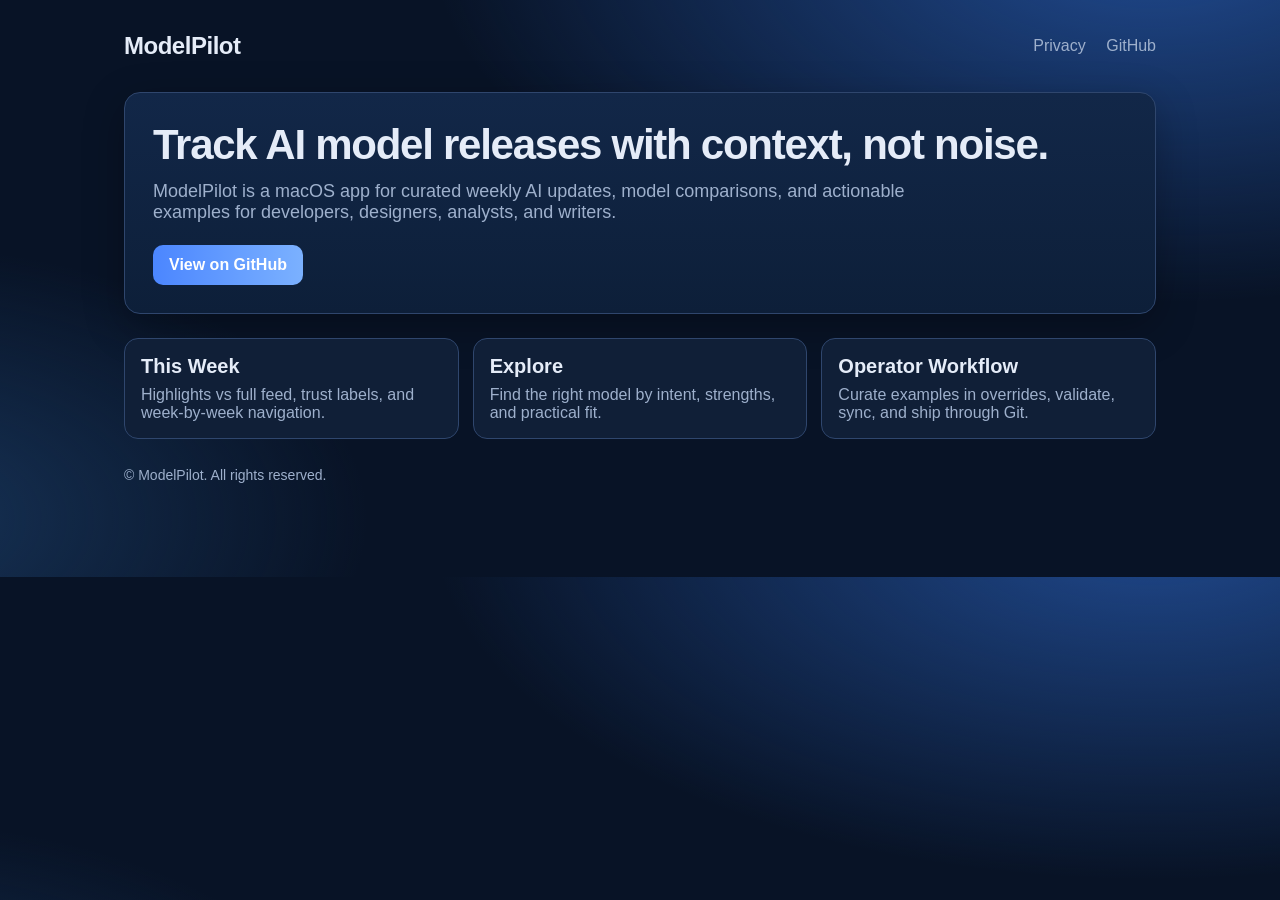
==== index.html @ 0862ff38 "Initial ModelPilot site and privacy policy" ====
<!doctype html>
<html lang="en">
  <head>
    <meta charset="UTF-8" />
    <meta name="viewport" content="width=device-width, initial-scale=1.0" />
    <title>ModelPilot</title>
    <link rel="stylesheet" href="./styles.css" />
  </head>
  <body>
    <main class="wrap">
      <nav class="nav">
        <div class="brand">ModelPilot</div>
        <div>
          <a href="./privacy.html">Privacy</a>
          <a href="https://github.com/RandyVentures/ModelPilot">GitHub</a>
        </div>
      </nav>

      <section class="hero">
        <h1>Track AI model releases with context, not noise.</h1>
        <p>
          ModelPilot is a macOS app for curated weekly AI updates, model comparisons,
          and actionable examples for developers, designers, analysts, and writers.
        </p>
        <a class="cta" href="https://github.com/RandyVentures/ModelPilot">
          View on GitHub
        </a>
      </section>

      <section class="grid">
        <article class="card">
          <h2>This Week</h2>
          <p>Highlights vs full feed, trust labels, and week-by-week navigation.</p>
        </article>
        <article class="card">
          <h2>Explore</h2>
          <p>Find the right model by intent, strengths, and practical fit.</p>
        </article>
        <article class="card">
          <h2>Operator Workflow</h2>
          <p>Curate examples in overrides, validate, sync, and ship through Git.</p>
        </article>
      </section>

      <p class="footer">
        © ModelPilot. All rights reserved.
      </p>
    </main>
  </body>
</html>
---- styles.css ----
:root {
  --bg: #081326;
  --panel: #101f37;
  --panel-border: #2f466d;
  --text: #e5ecf8;
  --muted: #9eb0cc;
  --accent: #4b86ff;
  --accent-2: #7bb1ff;
}

* {
  box-sizing: border-box;
}

body {
  margin: 0;
  font-family:
    "SF Pro Text",
    -apple-system,
    BlinkMacSystemFont,
    "Segoe UI",
    Roboto,
    sans-serif;
  color: var(--text);
  background:
    radial-gradient(1200px 600px at 90% -10%, #204a90 0%, transparent 60%),
    radial-gradient(900px 500px at -10% 90%, #173459 0%, transparent 55%),
    var(--bg);
}

.wrap {
  max-width: 1080px;
  margin: 0 auto;
  padding: 32px 24px 80px;
}

.nav {
  display: flex;
  justify-content: space-between;
  align-items: center;
  margin-bottom: 32px;
}

.brand {
  font-size: 24px;
  font-weight: 700;
  letter-spacing: -0.02em;
}

.nav a {
  color: var(--muted);
  text-decoration: none;
  margin-left: 16px;
}

.hero {
  padding: 28px;
  border: 1px solid var(--panel-border);
  border-radius: 16px;
  background: linear-gradient(180deg, #122748, #0d1f39);
  box-shadow: 0 12px 40px rgba(0, 0, 0, 0.28);
}

.hero h1 {
  margin: 0 0 12px;
  font-size: 42px;
  letter-spacing: -0.03em;
}

.hero p {
  margin: 0;
  color: var(--muted);
  font-size: 18px;
  max-width: 760px;
}

.cta {
  margin-top: 22px;
  display: inline-flex;
  align-items: center;
  gap: 8px;
  border: 0;
  border-radius: 10px;
  text-decoration: none;
  padding: 11px 16px;
  font-weight: 700;
  color: #fff;
  background: linear-gradient(90deg, var(--accent), var(--accent-2));
}

.grid {
  margin-top: 24px;
  display: grid;
  grid-template-columns: repeat(auto-fit, minmax(260px, 1fr));
  gap: 14px;
}

.card {
  border: 1px solid var(--panel-border);
  border-radius: 14px;
  padding: 16px;
  background: var(--panel);
}

.card h2 {
  margin: 0 0 8px;
  font-size: 20px;
}

.card p {
  margin: 0;
  color: var(--muted);
}

.footer {
  margin-top: 28px;
  color: var(--muted);
  font-size: 14px;
}

.policy {
  border: 1px solid var(--panel-border);
  border-radius: 14px;
  background: var(--panel);
  padding: 20px;
  line-height: 1.55;
}

.policy h1 {
  margin-top: 0;
}
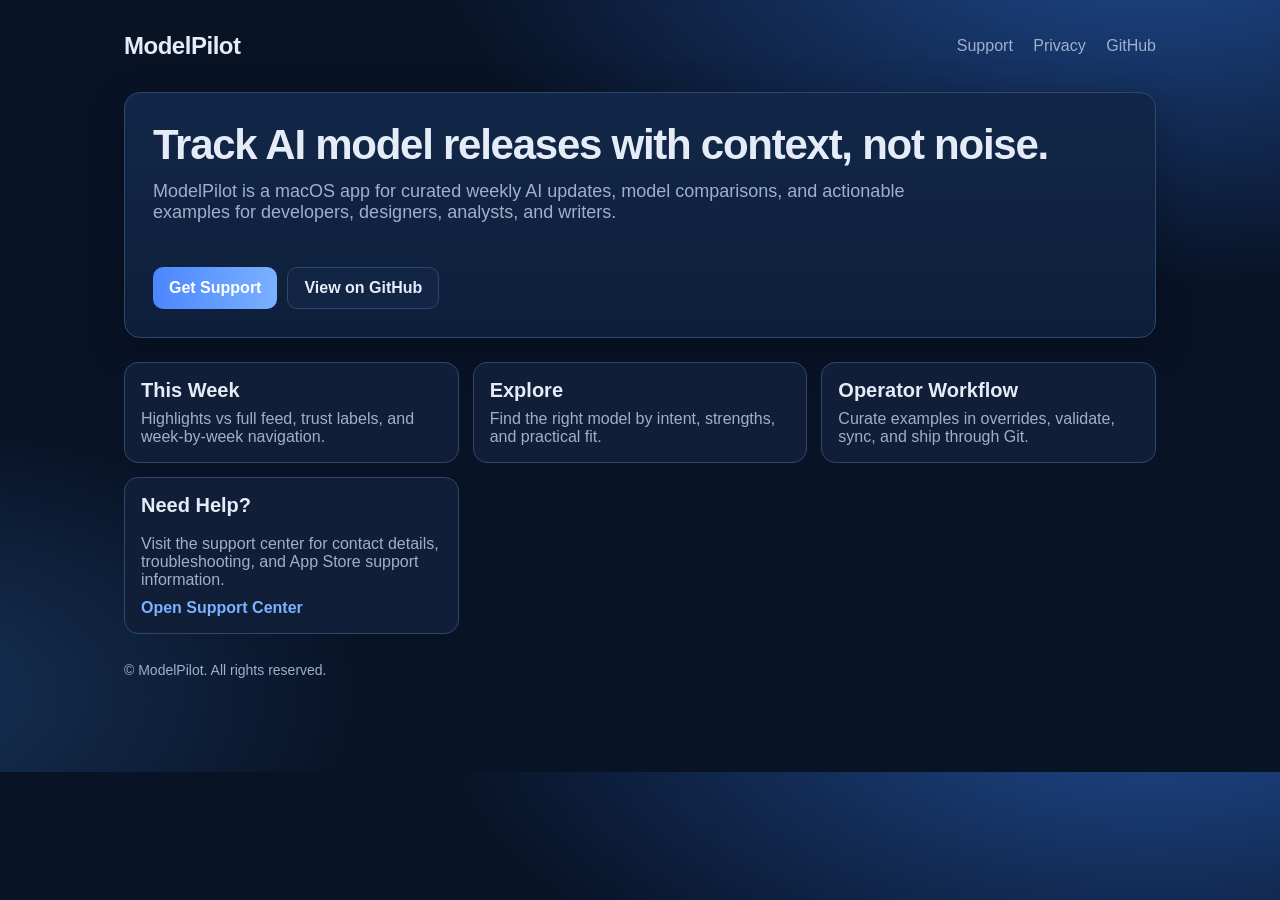
==== commit db57f4a7: "Add dedicated support page and surface support across site" ====
--- a/index.html
+++ b/index.html
@@ -11,7 +11,8 @@
       <nav class="nav">
         <div class="brand">ModelPilot</div>
         <div>
-          <a href="./privacy.html">Privacy</a>
+          <a href="./support/">Support</a>
+          <a href="./privacy/">Privacy</a>
           <a href="https://github.com/RandyVentures/ModelPilot">GitHub</a>
         </div>
       </nav>
@@ -22,9 +23,12 @@
           ModelPilot is a macOS app for curated weekly AI updates, model comparisons,
           and actionable examples for developers, designers, analysts, and writers.
         </p>
-        <a class="cta" href="https://github.com/RandyVentures/ModelPilot">
-          View on GitHub
-        </a>
+        <div class="cta-row">
+          <a class="cta" href="./support/">Get Support</a>
+          <a class="cta cta-secondary" href="https://github.com/RandyVentures/ModelPilot">
+            View on GitHub
+          </a>
+        </div>
       </section>
 
       <section class="grid">
@@ -40,6 +44,14 @@
           <h2>Operator Workflow</h2>
           <p>Curate examples in overrides, validate, sync, and ship through Git.</p>
         </article>
+        <article class="card support-card">
+          <h2>Need Help?</h2>
+          <p>
+            Visit the support center for contact details, troubleshooting, and App Store support
+            information.
+          </p>
+          <a class="inline-link" href="./support/">Open Support Center</a>
+        </article>
       </section>
 
       <p class="footer">
--- a/styles.css
+++ b/styles.css
@@ -88,6 +88,19 @@
   background: linear-gradient(90deg, var(--accent), var(--accent-2));
 }
 
+.cta-row {
+  margin-top: 22px;
+  display: flex;
+  flex-wrap: wrap;
+  gap: 10px;
+}
+
+.cta-secondary {
+  color: var(--text);
+  border: 1px solid var(--panel-border);
+  background: #132544;
+}
+
 .grid {
   margin-top: 24px;
   display: grid;
@@ -112,6 +125,19 @@
   color: var(--muted);
 }
 
+.support-card {
+  display: flex;
+  flex-direction: column;
+  gap: 10px;
+}
+
+.inline-link {
+  display: inline-block;
+  color: var(--accent-2);
+  text-decoration: none;
+  font-weight: 700;
+}
+
 .footer {
   margin-top: 28px;
   color: var(--muted);
@@ -129,3 +155,20 @@
 .policy h1 {
   margin-top: 0;
 }
+
+.support-layout {
+  display: flex;
+  flex-direction: column;
+  gap: 16px;
+}
+
+.support-section {
+  border: 1px solid var(--panel-border);
+  border-radius: 12px;
+  background: #0d1f39;
+  padding: 14px;
+}
+
+.support-section h2 {
+  margin-top: 0;
+}
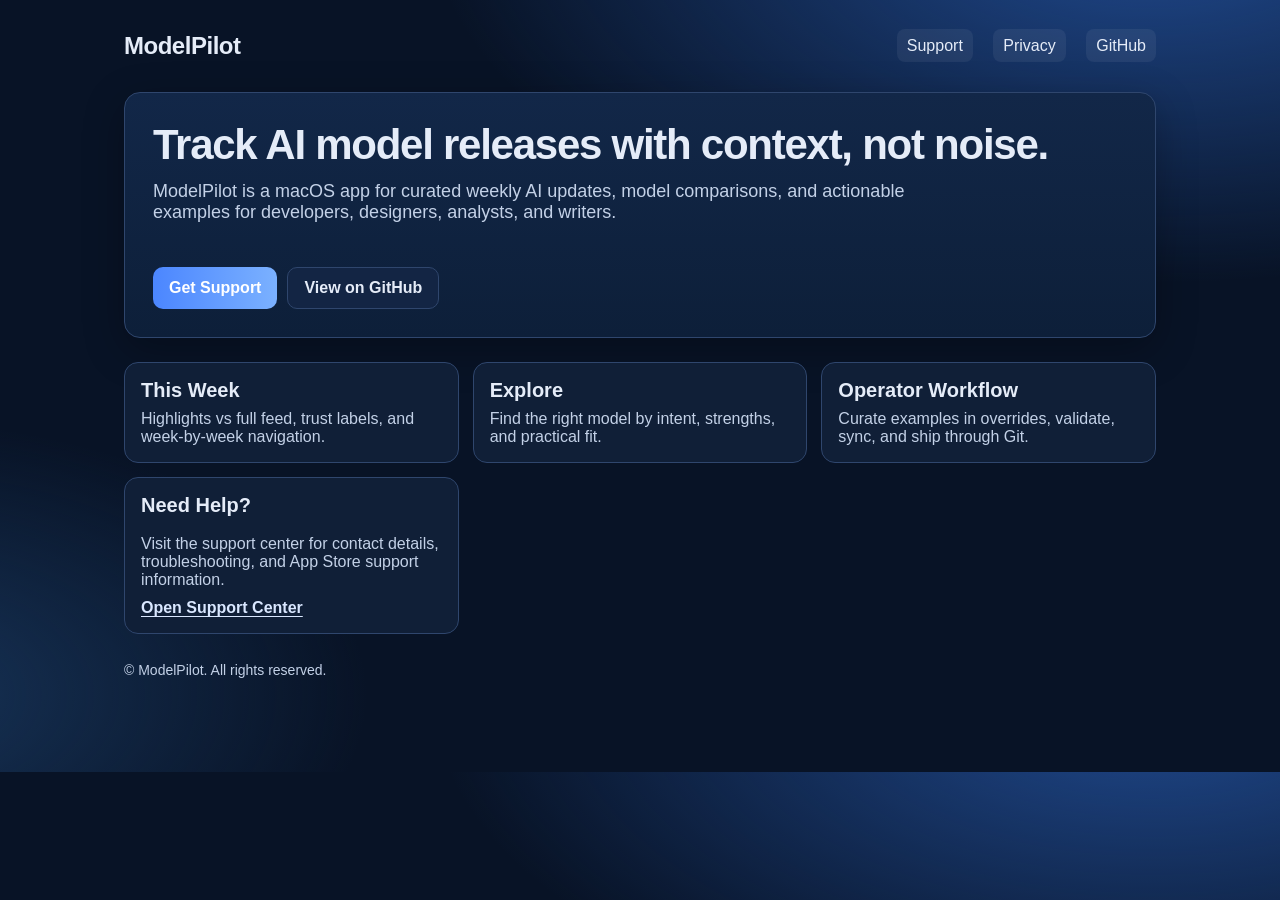
==== commit eaf4085d: "Improve site accessibility and update support email contact" ====
--- a/index.html
+++ b/index.html
@@ -7,11 +7,12 @@
     <link rel="stylesheet" href="./styles.css" />
   </head>
   <body>
-    <main class="wrap">
-      <nav class="nav">
+    <a class="skip-link" href="#main-content">Skip to main content</a>
+    <main id="main-content" class="wrap">
+      <nav class="nav" aria-label="Primary">
         <div class="brand">ModelPilot</div>
         <div>
-          <a href="./support/">Support</a>
+          <a href="./support/index.html">Support</a>
           <a href="./privacy/">Privacy</a>
           <a href="https://github.com/RandyVentures/ModelPilot">GitHub</a>
         </div>
@@ -24,7 +25,7 @@
           and actionable examples for developers, designers, analysts, and writers.
         </p>
         <div class="cta-row">
-          <a class="cta" href="./support/">Get Support</a>
+          <a class="cta" href="./support/index.html">Get Support</a>
           <a class="cta cta-secondary" href="https://github.com/RandyVentures/ModelPilot">
             View on GitHub
           </a>
@@ -50,7 +51,7 @@
             Visit the support center for contact details, troubleshooting, and App Store support
             information.
           </p>
-          <a class="inline-link" href="./support/">Open Support Center</a>
+          <a class="inline-link" href="./support/index.html">Open Support Center</a>
         </article>
       </section>
 
--- a/styles.css
+++ b/styles.css
@@ -3,9 +3,12 @@
   --panel: #101f37;
   --panel-border: #2f466d;
   --text: #e5ecf8;
-  --muted: #9eb0cc;
+  --muted: #c3d1e7;
   --accent: #4b86ff;
   --accent-2: #7bb1ff;
+  --link: #d9e7ff;
+  --link-hover: #ffffff;
+  --focus-ring: #94c0ff;
 }
 
 * {
@@ -28,6 +31,40 @@
     var(--bg);
 }
 
+.skip-link {
+  position: absolute;
+  left: -9999px;
+  top: 8px;
+  z-index: 1000;
+  background: #ffffff;
+  color: #0a1a31;
+  border-radius: 8px;
+  padding: 8px 12px;
+  font-weight: 700;
+}
+
+.skip-link:focus-visible {
+  left: 10px;
+}
+
+a {
+  color: var(--link);
+  text-decoration: underline;
+  text-decoration-thickness: 1.5px;
+  text-underline-offset: 3px;
+}
+
+a:hover {
+  color: var(--link-hover);
+}
+
+a:focus-visible,
+button:focus-visible {
+  outline: 3px solid var(--focus-ring);
+  outline-offset: 3px;
+  border-radius: 8px;
+}
+
 .wrap {
   max-width: 1080px;
   margin: 0 auto;
@@ -48,9 +85,17 @@
 }
 
 .nav a {
-  color: var(--muted);
+  color: var(--text);
   text-decoration: none;
   margin-left: 16px;
+  padding: 8px 10px;
+  border-radius: 8px;
+  background: rgba(255, 255, 255, 0.06);
+}
+
+.nav a:hover,
+.nav a:focus-visible {
+  background: rgba(255, 255, 255, 0.14);
 }
 
 .hero {
@@ -133,8 +178,8 @@
 
 .inline-link {
   display: inline-block;
-  color: var(--accent-2);
-  text-decoration: none;
+  color: var(--link);
+  text-decoration: underline;
   font-weight: 700;
 }
 
@@ -172,3 +217,20 @@
 .support-section h2 {
   margin-top: 0;
 }
+
+@media (max-width: 720px) {
+  .nav {
+    flex-direction: column;
+    align-items: flex-start;
+    gap: 12px;
+  }
+
+  .nav a {
+    margin-left: 0;
+    margin-right: 8px;
+  }
+
+  .hero h1 {
+    font-size: 34px;
+  }
+}
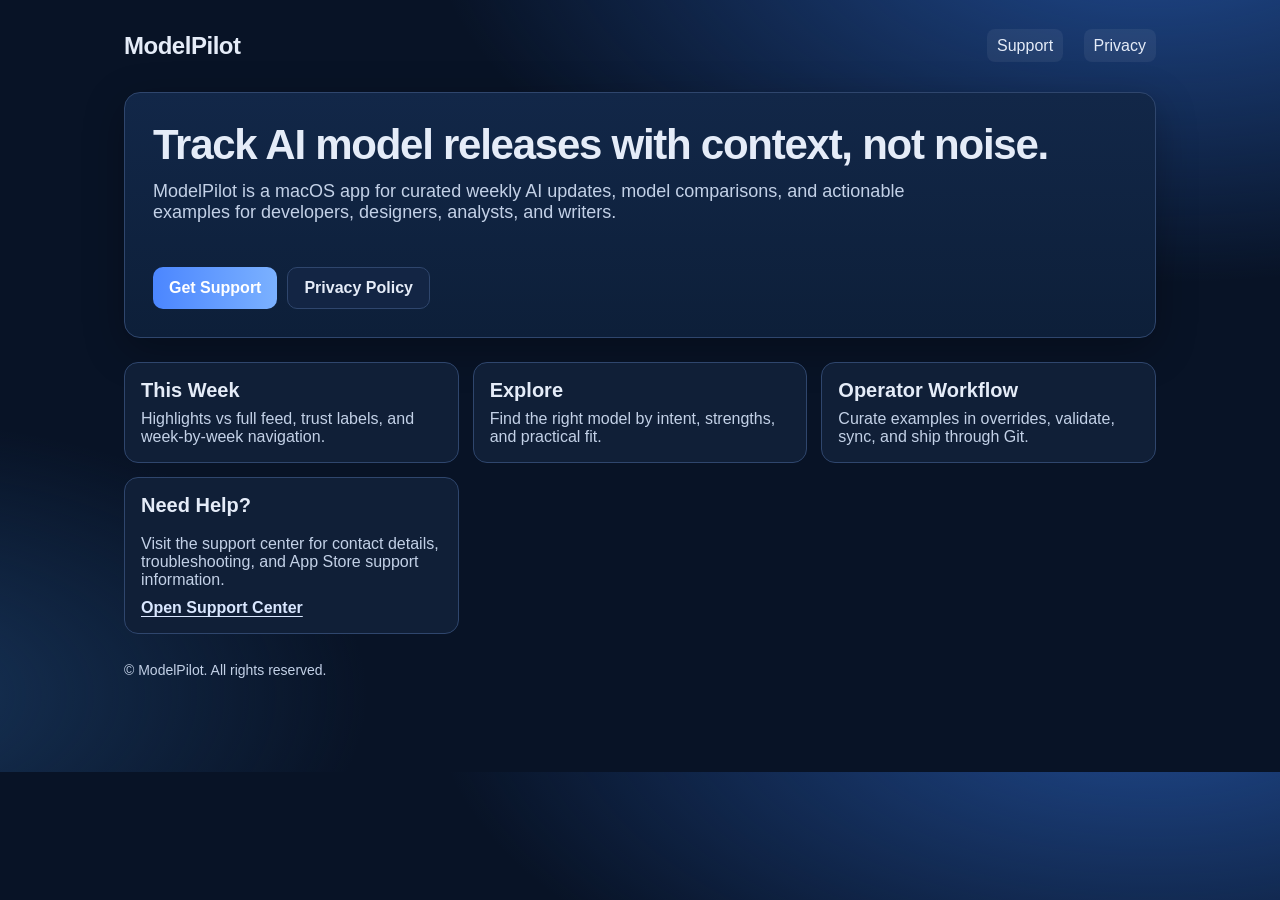
==== commit 1537ce3b: "Remove public GitHub links from site navigation and hero CTA" ====
--- a/index.html
+++ b/index.html
@@ -14,7 +14,6 @@
         <div>
           <a href="./support/index.html">Support</a>
           <a href="./privacy/">Privacy</a>
-          <a href="https://github.com/RandyVentures/ModelPilot">GitHub</a>
         </div>
       </nav>
 
@@ -26,8 +25,8 @@
         </p>
         <div class="cta-row">
           <a class="cta" href="./support/index.html">Get Support</a>
-          <a class="cta cta-secondary" href="https://github.com/RandyVentures/ModelPilot">
-            View on GitHub
+          <a class="cta cta-secondary" href="./privacy/">
+            Privacy Policy
           </a>
         </div>
       </section>
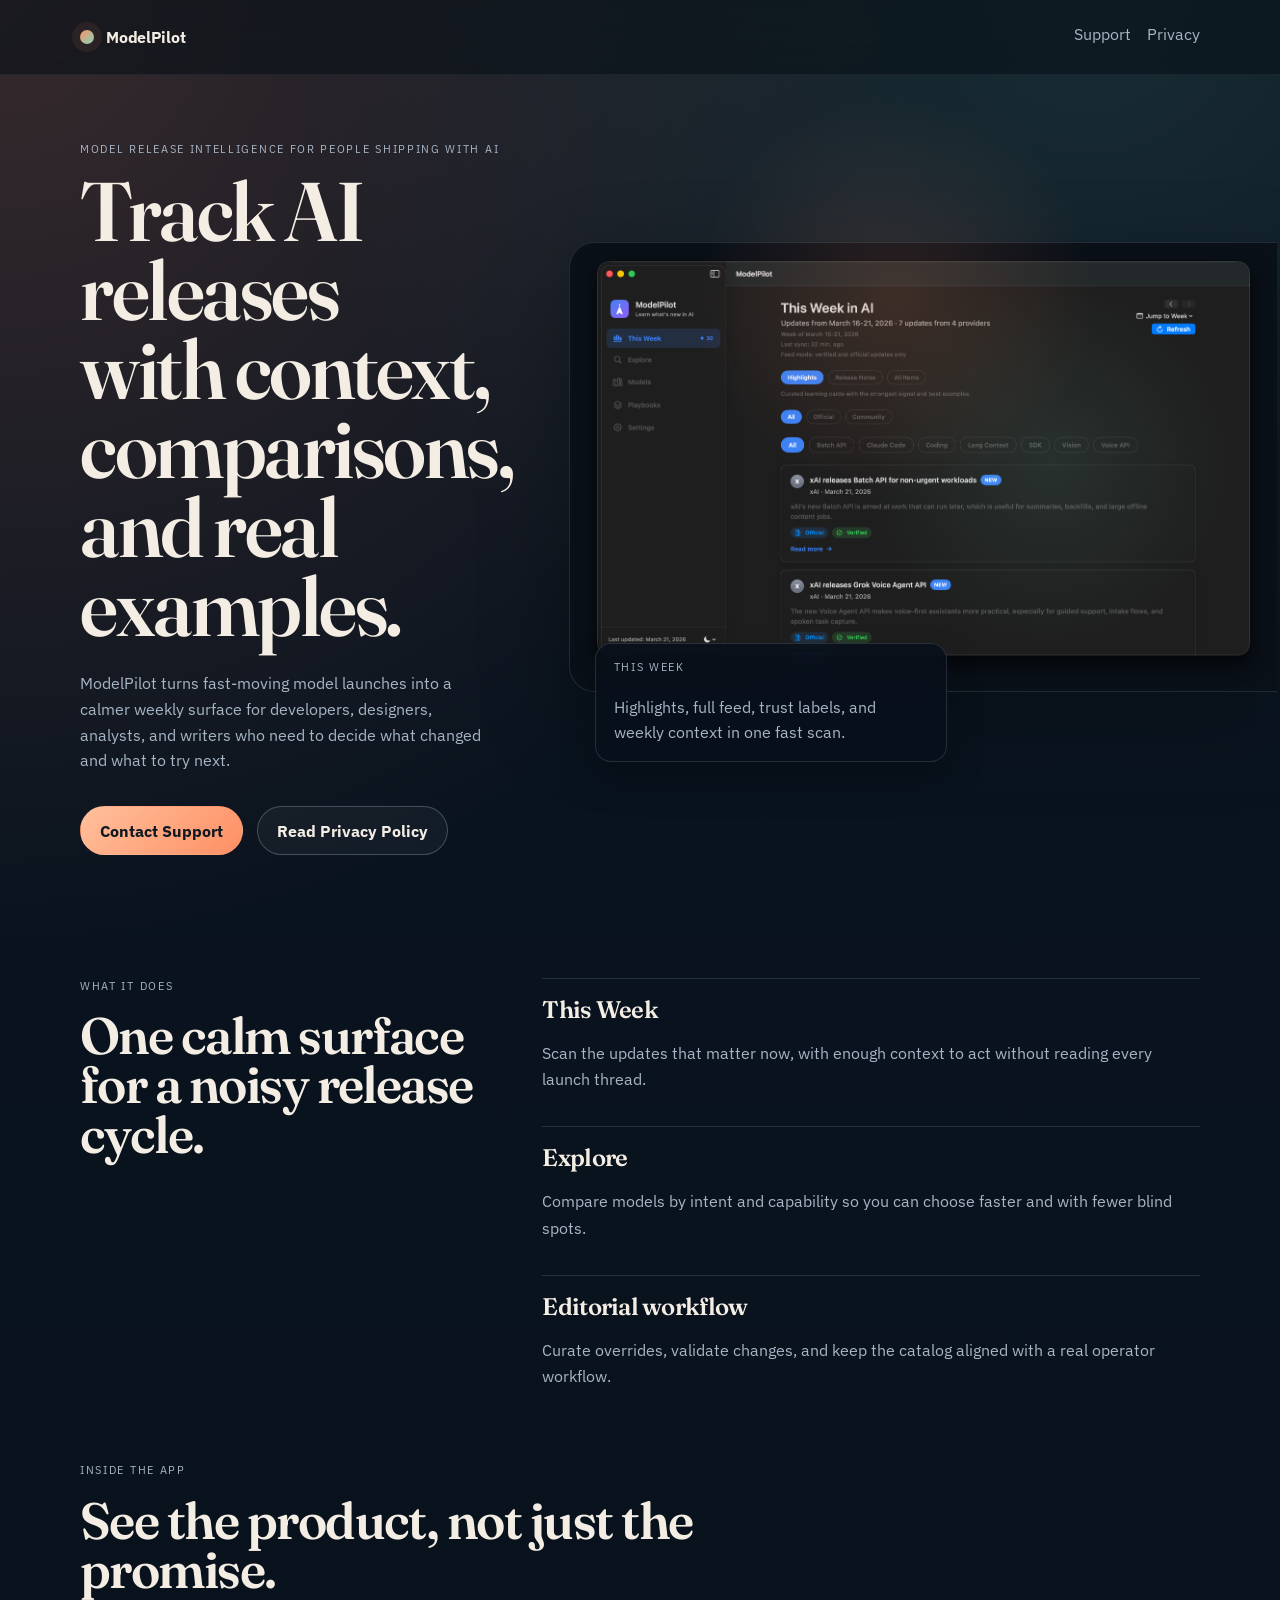
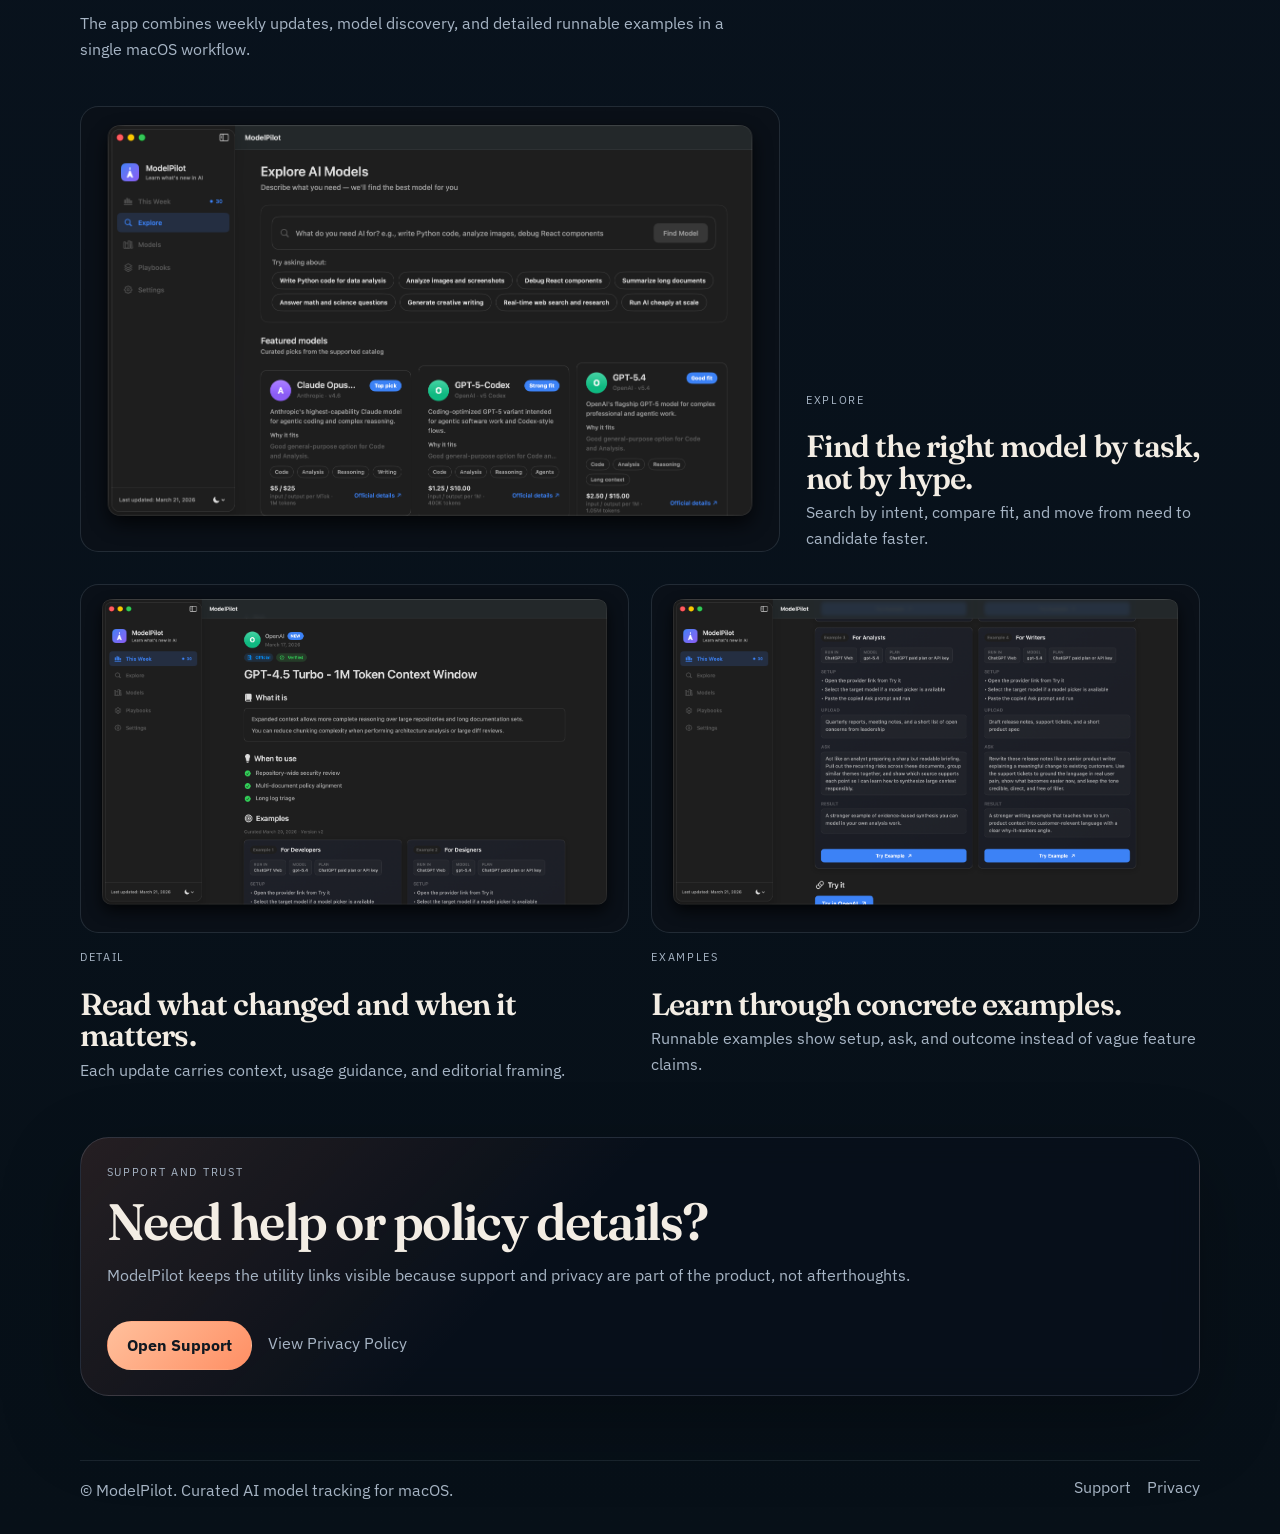
==== commit a8e56a1e: "Refine landing page and add product imagery" ====
--- a/index.html
+++ b/index.html
@@ -3,60 +3,160 @@
   <head>
     <meta charset="UTF-8" />
     <meta name="viewport" content="width=device-width, initial-scale=1.0" />
+    <meta
+      name="description"
+      content="ModelPilot is a macOS app for curated AI model release tracking, weekly updates, comparisons, and runnable examples."
+    />
     <title>ModelPilot</title>
     <link rel="stylesheet" href="./styles.css" />
   </head>
   <body>
     <a class="skip-link" href="#main-content">Skip to main content</a>
-    <main id="main-content" class="wrap">
-      <nav class="nav" aria-label="Primary">
-        <div class="brand">ModelPilot</div>
-        <div>
+
+    <header class="site-header">
+      <div class="shell header-inner">
+        <a class="brand" href="./index.html" aria-label="ModelPilot home">
+          <span class="brand-mark" aria-hidden="true"></span>
+          <span>ModelPilot</span>
+        </a>
+        <nav class="header-nav" aria-label="Primary">
+          <a href="./support/index.html">Support</a>
+          <a href="./privacy/">Privacy</a>
+        </nav>
+      </div>
+    </header>
+
+    <main id="main-content">
+      <section class="hero">
+        <div class="hero-backdrop" aria-hidden="true"></div>
+        <div class="shell hero-grid">
+          <div class="hero-copy">
+            <p class="eyebrow">Model release intelligence for people shipping with AI</p>
+            <h1>Track AI releases with context, comparisons, and real examples.</h1>
+            <p class="hero-lede">
+              ModelPilot turns fast-moving model launches into a calmer weekly surface for developers,
+              designers, analysts, and writers who need to decide what changed and what to try next.
+            </p>
+            <div class="cta-row">
+              <a class="cta" href="./support/index.html">Contact Support</a>
+              <a class="cta cta-secondary" href="./privacy/">Read Privacy Policy</a>
+            </div>
+          </div>
+
+          <div class="hero-panel" aria-label="ModelPilot app overview">
+            <img
+              class="hero-shot"
+              src="./assets/this-week.png"
+              alt="ModelPilot This Week screen showing curated AI updates and trust labels."
+            />
+            <div class="hero-caption">
+              <p class="eyebrow">This Week</p>
+              <p>Highlights, full feed, trust labels, and weekly context in one fast scan.</p>
+            </div>
+          </div>
+        </div>
+      </section>
+
+      <section class="section">
+        <div class="shell split-section">
+          <div class="section-intro">
+            <p class="eyebrow">What it does</p>
+            <h2>One calm surface for a noisy release cycle.</h2>
+          </div>
+          <div class="feature-list">
+            <article>
+              <h3>This Week</h3>
+              <p>Scan the updates that matter now, with enough context to act without reading every launch thread.</p>
+            </article>
+            <article>
+              <h3>Explore</h3>
+              <p>Compare models by intent and capability so you can choose faster and with fewer blind spots.</p>
+            </article>
+            <article>
+              <h3>Editorial workflow</h3>
+              <p>Curate overrides, validate changes, and keep the catalog aligned with a real operator workflow.</p>
+            </article>
+          </div>
+        </div>
+      </section>
+
+      <section class="section section-contrast">
+        <div class="shell gallery-shell">
+          <div class="section-intro gallery-intro">
+            <p class="eyebrow">Inside the app</p>
+            <h2>See the product, not just the promise.</h2>
+            <p>
+              The app combines weekly updates, model discovery, and detailed runnable examples in a
+              single macOS workflow.
+            </p>
+          </div>
+
+          <div class="gallery-grid">
+            <article class="shot-card shot-card-wide">
+              <img
+                src="./assets/explore.png"
+                alt="ModelPilot Explore screen showing a search-first model finder and featured model cards."
+              />
+              <div class="shot-copy">
+                <p class="eyebrow">Explore</p>
+                <h3>Find the right model by task, not by hype.</h3>
+                <p>Search by intent, compare fit, and move from need to candidate faster.</p>
+              </div>
+            </article>
+
+            <article class="shot-card">
+              <img
+                src="./assets/detail.png"
+                alt="ModelPilot detail screen showing an AI update summary, when-to-use guidance, and curated examples."
+              />
+              <div class="shot-copy">
+                <p class="eyebrow">Detail</p>
+                <h3>Read what changed and when it matters.</h3>
+                <p>Each update carries context, usage guidance, and editorial framing.</p>
+              </div>
+            </article>
+
+            <article class="shot-card">
+              <img
+                src="./assets/examples.png"
+                alt="ModelPilot examples screen showing detailed prompts and outputs for analysts and writers."
+              />
+              <div class="shot-copy">
+                <p class="eyebrow">Examples</p>
+                <h3>Learn through concrete examples.</h3>
+                <p>Runnable examples show setup, ask, and outcome instead of vague feature claims.</p>
+              </div>
+            </article>
+          </div>
+        </div>
+      </section>
+
+      <section class="section final-section">
+        <div class="shell final-band">
+          <div>
+            <p class="eyebrow">Support and trust</p>
+            <h2>Need help or policy details?</h2>
+            <p>
+              ModelPilot keeps the utility links visible because support and privacy are part of the product,
+              not afterthoughts.
+            </p>
+          </div>
+          <div class="final-actions">
+            <a class="cta" href="./support/index.html">Open Support</a>
+            <a class="text-link" href="./privacy/">View Privacy Policy</a>
+          </div>
+        </div>
+      </section>
+    </main>
+
+    <footer class="site-footer">
+      <div class="shell footer-inner">
+        <p>© ModelPilot. Curated AI model tracking for macOS.</p>
+        <div class="footer-links">
           <a href="./support/index.html">Support</a>
           <a href="./privacy/">Privacy</a>
         </div>
-      </nav>
-
-      <section class="hero">
-        <h1>Track AI model releases with context, not noise.</h1>
-        <p>
-          ModelPilot is a macOS app for curated weekly AI updates, model comparisons,
-          and actionable examples for developers, designers, analysts, and writers.
-        </p>
-        <div class="cta-row">
-          <a class="cta" href="./support/index.html">Get Support</a>
-          <a class="cta cta-secondary" href="./privacy/">
-            Privacy Policy
-          </a>
-        </div>
-      </section>
-
-      <section class="grid">
-        <article class="card">
-          <h2>This Week</h2>
-          <p>Highlights vs full feed, trust labels, and week-by-week navigation.</p>
-        </article>
-        <article class="card">
-          <h2>Explore</h2>
-          <p>Find the right model by intent, strengths, and practical fit.</p>
-        </article>
-        <article class="card">
-          <h2>Operator Workflow</h2>
-          <p>Curate examples in overrides, validate, sync, and ship through Git.</p>
-        </article>
-        <article class="card support-card">
-          <h2>Need Help?</h2>
-          <p>
-            Visit the support center for contact details, troubleshooting, and App Store support
-            information.
-          </p>
-          <a class="inline-link" href="./support/index.html">Open Support Center</a>
-        </article>
-      </section>
-
-      <p class="footer">
-        © ModelPilot. All rights reserved.
-      </p>
-    </main>
+      </div>
+    </footer>
   </body>
 </html>
--- a/styles.css
+++ b/styles.css
@@ -1,45 +1,70 @@
+@import url("https://fonts.googleapis.com/css2?family=Fraunces:opsz,wght@9..144,500;9..144,600&family=IBM+Plex+Sans:wght@400;500;600;700&display=swap");
+
 :root {
-  --bg: #081326;
-  --panel: #101f37;
-  --panel-border: #2f466d;
-  --text: #e5ecf8;
-  --muted: #c3d1e7;
-  --accent: #4b86ff;
-  --accent-2: #7bb1ff;
-  --link: #d9e7ff;
-  --link-hover: #ffffff;
-  --focus-ring: #94c0ff;
+  --bg: #071018;
+  --bg-strong: #091420;
+  --panel: rgba(10, 20, 33, 0.78);
+  --panel-strong: rgba(8, 16, 27, 0.92);
+  --line: rgba(164, 184, 202, 0.18);
+  --line-strong: rgba(164, 184, 202, 0.32);
+  --text: #f3ede4;
+  --muted: #a7b5c5;
+  --accent: #ff8f64;
+  --accent-soft: rgba(255, 143, 100, 0.18);
+  --accent-alt: #82d7bb;
+  --focus-ring: #ffd1bb;
+  --shadow: 0 28px 80px rgba(0, 0, 0, 0.28);
 }
 
 * {
   box-sizing: border-box;
 }
 
+html {
+  scroll-behavior: smooth;
+}
+
 body {
   margin: 0;
-  font-family:
-    "SF Pro Text",
-    -apple-system,
-    BlinkMacSystemFont,
-    "Segoe UI",
-    Roboto,
-    sans-serif;
   color: var(--text);
+  font-family: "IBM Plex Sans", "Segoe UI", sans-serif;
   background:
-    radial-gradient(1200px 600px at 90% -10%, #204a90 0%, transparent 60%),
-    radial-gradient(900px 500px at -10% 90%, #173459 0%, transparent 55%),
-    var(--bg);
+    radial-gradient(circle at top left, rgba(255, 143, 100, 0.18), transparent 28%),
+    radial-gradient(circle at 85% 0%, rgba(130, 215, 187, 0.12), transparent 24%),
+    linear-gradient(180deg, #0a1421 0%, var(--bg) 100%);
+  -webkit-font-smoothing: antialiased;
+  text-rendering: optimizeLegibility;
+}
+
+img {
+  max-width: 100%;
+  display: block;
+}
+
+a {
+  color: inherit;
+}
+
+a:hover {
+  color: #ffffff;
+}
+
+a:focus-visible,
+button:focus-visible {
+  outline: 3px solid var(--focus-ring);
+  outline-offset: 4px;
+  border-radius: 12px;
 }
 
 .skip-link {
   position: absolute;
   left: -9999px;
-  top: 8px;
+  top: 10px;
   z-index: 1000;
+  padding: 0.75rem 1rem;
+  color: #09131f;
   background: #ffffff;
-  color: #0a1a31;
-  border-radius: 8px;
-  padding: 8px 12px;
+  border-radius: 0.9rem;
   font-weight: 700;
 }
 
@@ -47,190 +72,511 @@
   left: 10px;
 }
 
-a {
-  color: var(--link);
-  text-decoration: underline;
-  text-decoration-thickness: 1.5px;
-  text-underline-offset: 3px;
-}
-
-a:hover {
-  color: var(--link-hover);
-}
-
-a:focus-visible,
-button:focus-visible {
-  outline: 3px solid var(--focus-ring);
-  outline-offset: 3px;
-  border-radius: 8px;
-}
-
-.wrap {
-  max-width: 1080px;
+.shell {
+  width: min(1120px, calc(100% - 2rem));
   margin: 0 auto;
-  padding: 32px 24px 80px;
-}
-
-.nav {
+}
+
+.site-header {
+  position: sticky;
+  top: 0;
+  z-index: 10;
+  backdrop-filter: blur(16px);
+  background: rgba(7, 16, 24, 0.58);
+  border-bottom: 1px solid rgba(164, 184, 202, 0.08);
+}
+
+.header-inner,
+.header-nav,
+.cta-row,
+.footer-inner,
+.footer-links,
+.final-band,
+.story-list > div {
   display: flex;
+  align-items: center;
   justify-content: space-between;
+  gap: 1rem;
+}
+
+.header-inner {
+  min-height: 4.6rem;
+}
+
+.brand {
+  display: inline-flex;
   align-items: center;
-  margin-bottom: 32px;
-}
-
-.brand {
-  font-size: 24px;
+  gap: 0.8rem;
+  text-decoration: none;
+  font-size: 1rem;
   font-weight: 700;
   letter-spacing: -0.02em;
 }
 
-.nav a {
+.brand-mark {
+  width: 0.85rem;
+  height: 0.85rem;
+  border-radius: 999px;
+  background: linear-gradient(135deg, var(--accent), var(--accent-alt));
+  box-shadow: 0 0 0 8px rgba(255, 143, 100, 0.08);
+}
+
+.header-nav a,
+.footer-links a,
+.text-link {
+  color: var(--muted);
+  text-decoration: none;
+}
+
+.header-nav a {
+  padding: 0.2rem 0;
+  position: relative;
+}
+
+.header-nav a::after,
+.text-link::after,
+.footer-links a::after {
+  content: "";
+  display: block;
+  width: 100%;
+  height: 1px;
+  margin-top: 0.25rem;
+  background: currentColor;
+  transform: scaleX(0.35);
+  transform-origin: left center;
+  opacity: 0;
+  transition: transform 180ms ease, opacity 180ms ease;
+}
+
+.header-nav a:hover::after,
+.header-nav a:focus-visible::after,
+.text-link:hover::after,
+.text-link:focus-visible::after,
+.footer-links a:hover::after,
+.footer-links a:focus-visible::after {
+  transform: scaleX(1);
+  opacity: 1;
+}
+
+.hero {
+  position: relative;
+  overflow: clip;
+  padding: 1.6rem 0 3.4rem;
+}
+
+.hero-backdrop {
+  position: absolute;
+  inset: 0;
+  background:
+    radial-gradient(circle at 70% 25%, rgba(255, 143, 100, 0.14), transparent 18%),
+    radial-gradient(circle at 82% 44%, rgba(130, 215, 187, 0.1), transparent 16%);
+  pointer-events: none;
+}
+
+.hero-grid,
+.split-section,
+.gallery-grid,
+.support-grid {
+  display: grid;
+  gap: 1.5rem;
+}
+
+.hero-grid {
+  grid-template-columns: minmax(18rem, 0.82fr) minmax(34rem, 1.18fr);
+  align-items: center;
+  gap: 3.2rem;
+}
+
+.hero-panel,
+.shot-card,
+.legal-block,
+.final-band,
+.page-hero {
+  border: 1px solid var(--line);
+  box-shadow: var(--shadow);
+}
+
+.hero-copy {
+  position: relative;
+  min-height: calc(100svh - 8.4rem);
+  padding: 2.6rem 0 3rem;
+  display: grid;
+  align-content: end;
+  max-width: 31rem;
+  animation: rise 700ms ease;
+}
+
+.eyebrow {
+  margin: 0 0 1rem;
+  color: var(--muted);
+  font-size: 0.66rem;
+  letter-spacing: 0.16em;
+  text-transform: uppercase;
+}
+
+h1,
+h2,
+h3 {
+  margin: 0;
+  font-family: "Fraunces", "Iowan Old Style", serif;
+  font-weight: 600;
+  letter-spacing: -0.03em;
+}
+
+.hero h1 {
+  font-size: clamp(3rem, 6.5vw, 5.4rem);
+  line-height: 0.95;
+  max-width: 8.4ch;
+  text-wrap: balance;
+}
+
+.hero-lede,
+.section-intro p,
+.shot-copy p,
+.legal-block p,
+.page-hero p,
+.final-band p,
+.feature-list p {
+  color: var(--muted);
+  line-height: 1.65;
+}
+
+.hero-lede {
+  max-width: 26rem;
+  margin: 1.55rem 0 0;
+  font-size: 0.98rem;
+}
+
+.cta-row {
+  margin-top: 2rem;
+  justify-content: flex-start;
+  flex-wrap: wrap;
+  gap: 0.85rem;
+}
+
+.cta {
+  display: inline-flex;
+  align-items: center;
+  justify-content: center;
+  min-height: 3rem;
+  padding: 0.85rem 1.2rem;
+  border-radius: 999px;
+  border: 1px solid transparent;
+  text-decoration: none;
+  font-weight: 700;
+  color: #101821;
+  background: linear-gradient(135deg, #ffc09c, var(--accent));
+  transition: transform 180ms ease, box-shadow 180ms ease, border-color 180ms ease;
+}
+
+.cta:hover,
+.cta:focus-visible {
+  transform: translateY(-1px);
+  box-shadow: 0 16px 30px rgba(255, 143, 100, 0.18);
+}
+
+.cta-secondary {
   color: var(--text);
-  text-decoration: none;
-  margin-left: 16px;
-  padding: 8px 10px;
-  border-radius: 8px;
-  background: rgba(255, 255, 255, 0.06);
-}
-
-.nav a:hover,
-.nav a:focus-visible {
-  background: rgba(255, 255, 255, 0.14);
-}
-
-.hero {
-  padding: 28px;
-  border: 1px solid var(--panel-border);
-  border-radius: 16px;
-  background: linear-gradient(180deg, #122748, #0d1f39);
-  box-shadow: 0 12px 40px rgba(0, 0, 0, 0.28);
-}
-
-.hero h1 {
-  margin: 0 0 12px;
-  font-size: 42px;
-  letter-spacing: -0.03em;
-}
-
-.hero p {
+  background: rgba(255, 255, 255, 0.04);
+  border-color: var(--line-strong);
+}
+
+.hero-panel,
+.shot-card,
+.legal-block,
+.final-band,
+.page-hero {
+  border-radius: 1.8rem;
+  background: var(--panel);
+  backdrop-filter: blur(14px);
+}
+
+.hero-panel {
+  min-height: auto;
+  margin: 0 -6vw 0 0;
+  padding: 0;
+  display: grid;
+  align-content: end;
+  border: 0;
+  box-shadow: none;
+  border-radius: 0;
+  background: transparent;
+  backdrop-filter: none;
+  animation: panelIn 900ms ease;
+}
+
+.hero-shot,
+.shot-card img {
+  width: 100%;
+  height: auto;
+  border-radius: 1.15rem;
+  border: 1px solid rgba(164, 184, 202, 0.16);
+  background: #0a1018;
+}
+
+.hero-shot {
+  border-radius: 1.6rem 0 0 1.6rem;
+  border-right: 0;
+  box-shadow: 0 32px 90px rgba(0, 0, 0, 0.3);
+}
+
+.hero-caption {
+  display: grid;
+  gap: 0.35rem;
+  width: min(22rem, 100%);
+  margin: -3.1rem 0 0 1.6rem;
+  padding: 1rem 1.1rem;
+  border: 1px solid var(--line);
+  border-radius: 1rem;
+  background: rgba(8, 16, 27, 0.78);
+  backdrop-filter: blur(14px);
+  box-shadow: 0 18px 36px rgba(0, 0, 0, 0.22);
+}
+
+.hero-caption p:last-child {
   margin: 0;
   color: var(--muted);
-  font-size: 18px;
-  max-width: 760px;
-}
-
-.cta {
-  margin-top: 22px;
-  display: inline-flex;
-  align-items: center;
-  gap: 8px;
+  line-height: 1.55;
+}
+
+.feature-list article,
+.legal-block {
+  padding-top: 1rem;
+  border-top: 1px solid var(--line);
+}
+
+.section {
+  padding: 1.25rem 0;
+}
+
+.split-section {
+  grid-template-columns: minmax(0, 0.8fr) minmax(0, 1.2fr);
+  align-items: start;
+}
+
+.section-intro h2,
+.page-hero h1,
+.final-band h2 {
+  font-size: clamp(2rem, 4vw, 3.4rem);
+  line-height: 0.96;
+}
+
+.feature-list {
+  display: grid;
+  gap: 1.1rem;
+}
+
+.feature-list h3 {
+  font-size: 1.5rem;
+  margin-bottom: 0.45rem;
+}
+
+.section-contrast {
+  padding-top: 2.3rem;
+}
+
+.gallery-shell {
+  display: grid;
+  gap: 1.7rem;
+}
+
+.gallery-intro {
+  max-width: 42rem;
+}
+
+.gallery-grid {
+  grid-template-columns: repeat(2, minmax(0, 1fr));
+  align-items: start;
+  gap: 2rem 1.4rem;
+}
+
+.shot-card {
+  display: grid;
+  gap: 1rem;
+  padding: 0;
   border: 0;
-  border-radius: 10px;
-  text-decoration: none;
-  padding: 11px 16px;
-  font-weight: 700;
-  color: #fff;
-  background: linear-gradient(90deg, var(--accent), var(--accent-2));
-}
-
-.cta-row {
-  margin-top: 22px;
-  display: flex;
-  flex-wrap: wrap;
-  gap: 10px;
-}
-
-.cta-secondary {
-  color: var(--text);
-  border: 1px solid var(--panel-border);
-  background: #132544;
-}
-
-.grid {
-  margin-top: 24px;
-  display: grid;
-  grid-template-columns: repeat(auto-fit, minmax(260px, 1fr));
-  gap: 14px;
-}
-
-.card {
-  border: 1px solid var(--panel-border);
-  border-radius: 14px;
-  padding: 16px;
-  background: var(--panel);
-}
-
-.card h2 {
-  margin: 0 0 8px;
-  font-size: 20px;
-}
-
-.card p {
+  box-shadow: none;
+  background: transparent;
+  backdrop-filter: none;
+}
+
+.shot-card-wide {
+  grid-column: 1 / -1;
+  grid-template-columns: minmax(0, 1.28fr) minmax(18rem, 0.72fr);
+  gap: 1.6rem;
+  align-items: end;
+}
+
+.shot-copy {
+  display: grid;
+  gap: 0.4rem;
+  align-content: start;
+}
+
+.shot-copy h3 {
+  font-size: clamp(1.5rem, 2.4vw, 2.2rem);
+  line-height: 1.02;
+}
+
+.shot-copy p:last-child {
   margin: 0;
   color: var(--muted);
-}
-
-.support-card {
+  line-height: 1.6;
+}
+
+.page-hero,
+.final-band {
+  padding: 1.6rem;
+}
+
+.shot-card img {
+  transition: transform 220ms ease, box-shadow 220ms ease;
+}
+
+.shot-card:hover img {
+  transform: translateY(-4px);
+  box-shadow: 0 24px 50px rgba(0, 0, 0, 0.24);
+}
+
+.final-section {
+  padding: 2.1rem 0 4rem;
+}
+
+.final-band {
+  justify-content: space-between;
+  align-items: end;
+  flex-wrap: wrap;
+  background:
+    linear-gradient(135deg, rgba(255, 143, 100, 0.12), transparent 42%),
+    var(--panel-strong);
+}
+
+.final-actions {
   display: flex;
-  flex-direction: column;
-  gap: 10px;
-}
-
-.inline-link {
-  display: inline-block;
-  color: var(--link);
-  text-decoration: underline;
-  font-weight: 700;
-}
-
-.footer {
-  margin-top: 28px;
+  align-items: center;
+  gap: 1rem;
+  flex-wrap: wrap;
+}
+
+.site-footer {
+  padding: 0 0 2rem;
+}
+
+.footer-inner {
+  padding-top: 1rem;
+  border-top: 1px solid rgba(164, 184, 202, 0.12);
+  flex-wrap: wrap;
+}
+
+.footer-inner p {
+  margin: 0;
   color: var(--muted);
-  font-size: 14px;
-}
-
-.policy {
-  border: 1px solid var(--panel-border);
-  border-radius: 14px;
-  background: var(--panel);
-  padding: 20px;
-  line-height: 1.55;
-}
-
-.policy h1 {
-  margin-top: 0;
-}
-
-.support-layout {
-  display: flex;
-  flex-direction: column;
-  gap: 16px;
-}
-
-.support-section {
-  border: 1px solid var(--panel-border);
-  border-radius: 12px;
-  background: #0d1f39;
-  padding: 14px;
-}
-
-.support-section h2 {
-  margin-top: 0;
+}
+
+.legal-shell {
+  padding-top: 2rem;
+  padding-bottom: 4rem;
+}
+
+.compact-hero {
+  margin-bottom: 1rem;
+}
+
+.legal-layout,
+.support-grid {
+  display: grid;
+  gap: 1rem;
+}
+
+.legal-block {
+  padding: 1.4rem;
+}
+
+.legal-block h2 {
+  font-size: 1.6rem;
+  margin-bottom: 0.55rem;
+}
+
+@keyframes rise {
+  from {
+    opacity: 0;
+    transform: translateY(22px);
+  }
+  to {
+    opacity: 1;
+    transform: translateY(0);
+  }
+}
+
+@keyframes panelIn {
+  from {
+    opacity: 0;
+    transform: translateY(28px) scale(0.985);
+  }
+  to {
+    opacity: 1;
+    transform: translateY(0) scale(1);
+  }
+}
+
+@media (max-width: 920px) {
+  .hero-copy {
+    min-height: auto;
+    max-width: 100%;
+    padding-bottom: 0.6rem;
+  }
+
+  .hero-grid,
+  .split-section,
+  .gallery-grid {
+    grid-template-columns: 1fr;
+  }
+
+  .hero-panel {
+    margin: 0;
+  }
+
+  .hero-shot {
+    border-radius: 1.35rem;
+    border-right: 1px solid rgba(164, 184, 202, 0.16);
+  }
+
+  .hero-caption {
+    margin: 1rem 0 0;
+    width: 100%;
+  }
+
+  .shot-card-wide {
+    grid-template-columns: 1fr;
+  }
 }
 
 @media (max-width: 720px) {
-  .nav {
+  .header-inner,
+  .header-nav,
+  .footer-inner,
+  .final-band {
+    align-items: flex-start;
     flex-direction: column;
-    align-items: flex-start;
-    gap: 12px;
-  }
-
-  .nav a {
-    margin-left: 0;
-    margin-right: 8px;
+  }
+
+  .hero {
+    padding-top: 2.6rem;
   }
 
   .hero h1 {
-    font-size: 34px;
-  }
-}
+    font-size: 2.9rem;
+  }
+
+  .hero-panel,
+  .shot-card,
+  .legal-block,
+  .final-band,
+  .page-hero {
+    border-radius: 1.35rem;
+  }
+
+  .hero-shot {
+    border-radius: 1.35rem;
+  }
+}
